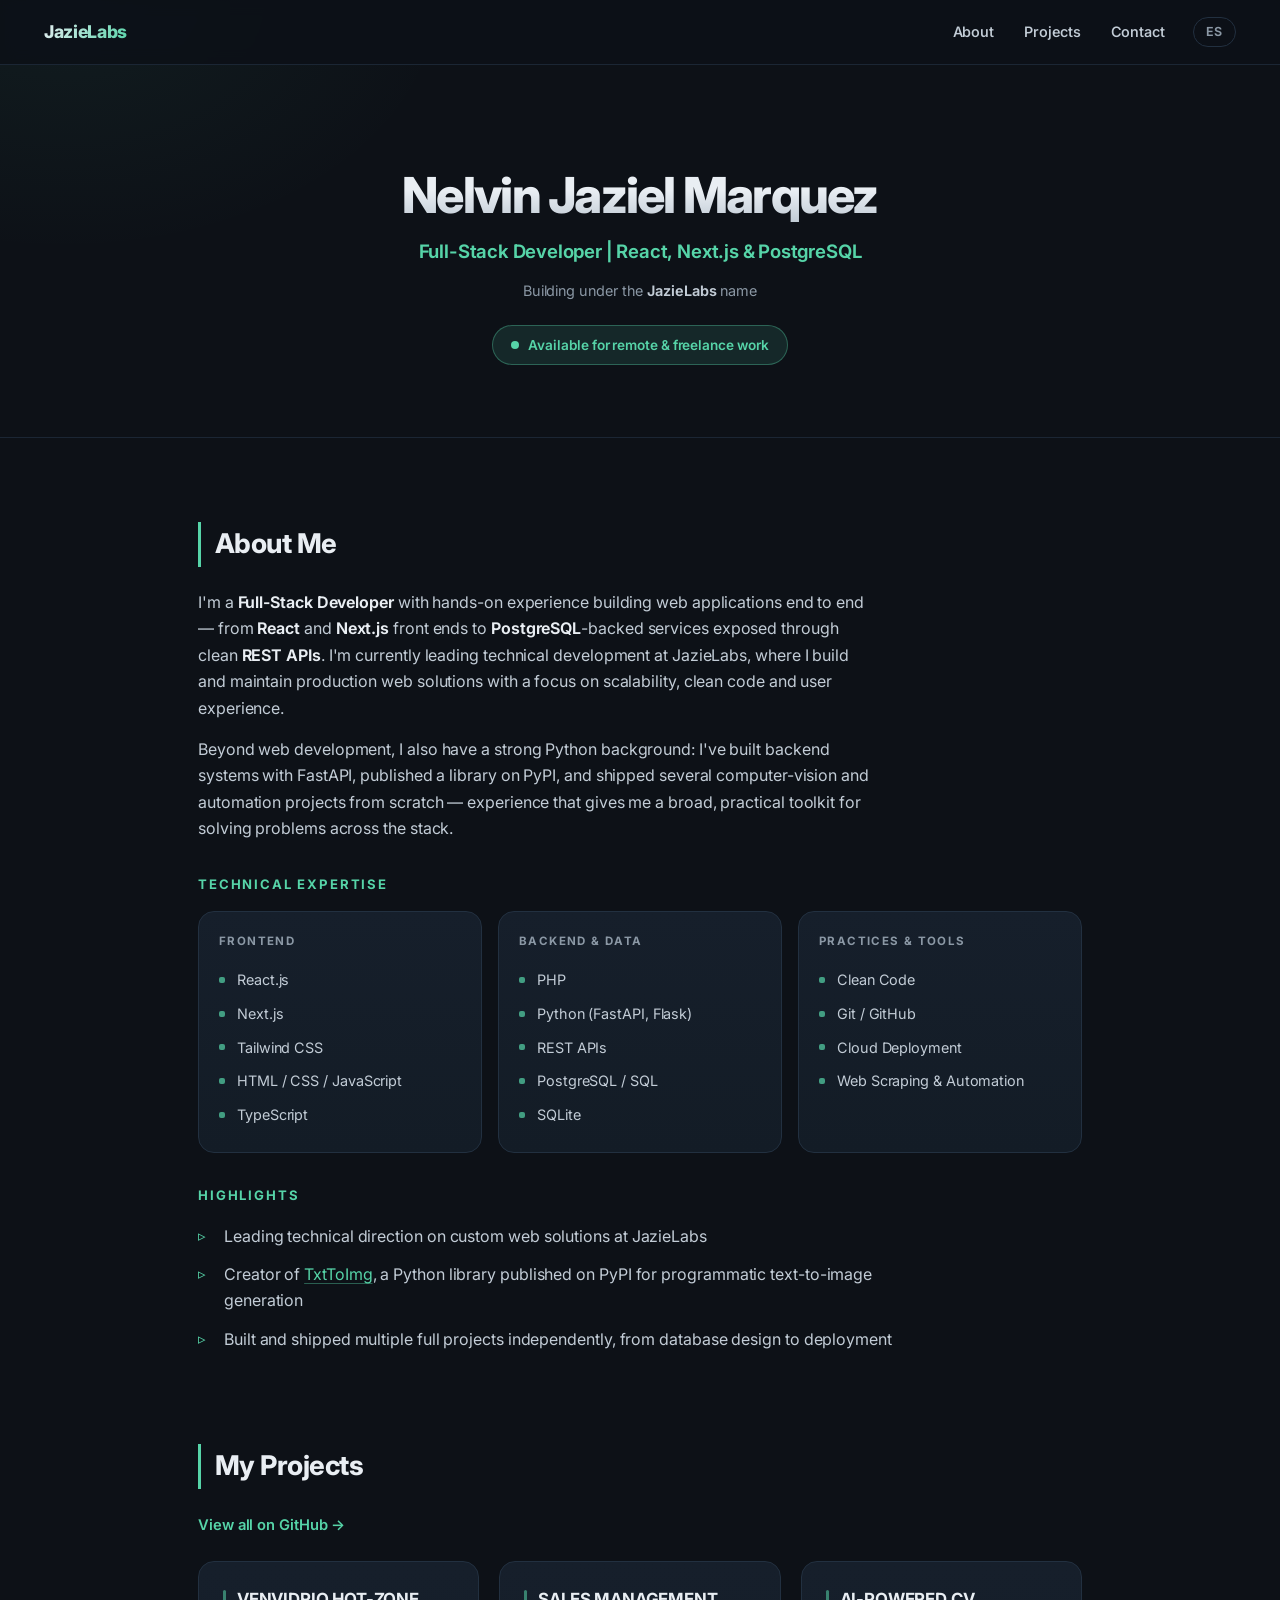
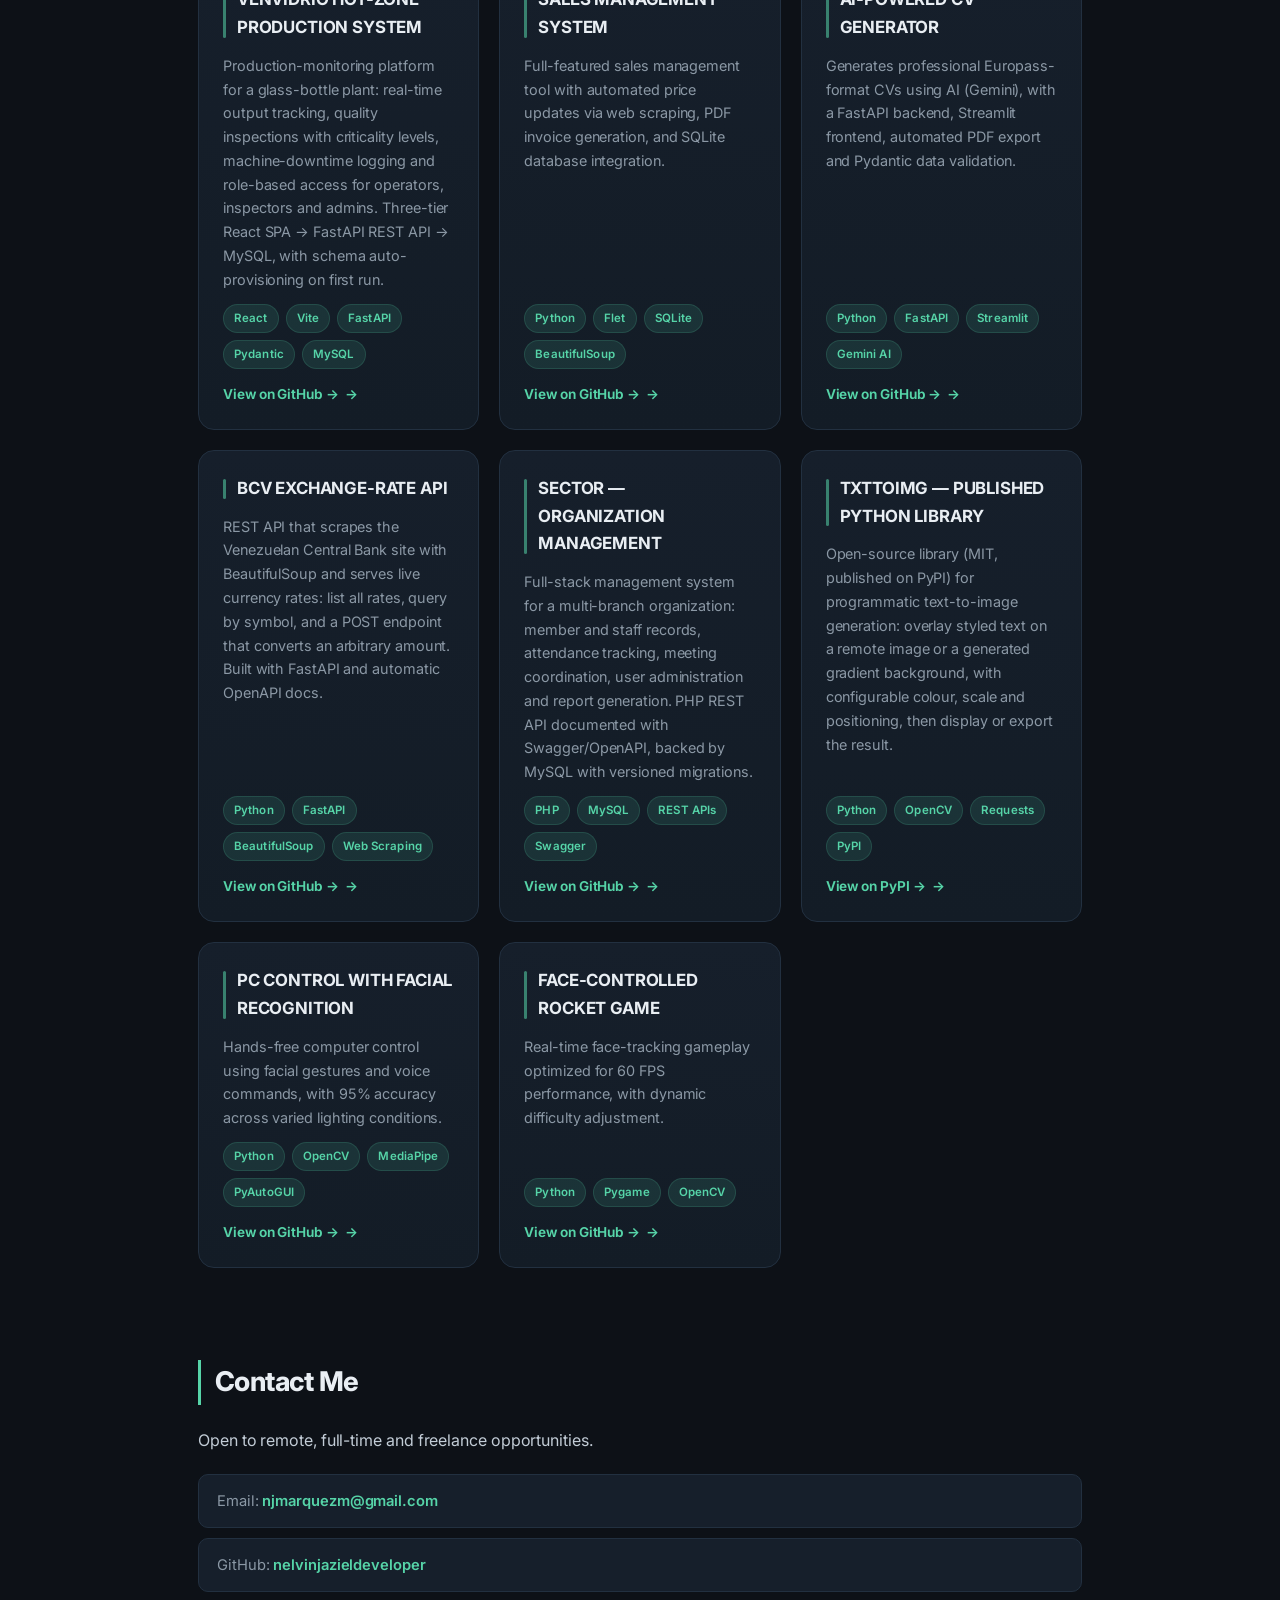
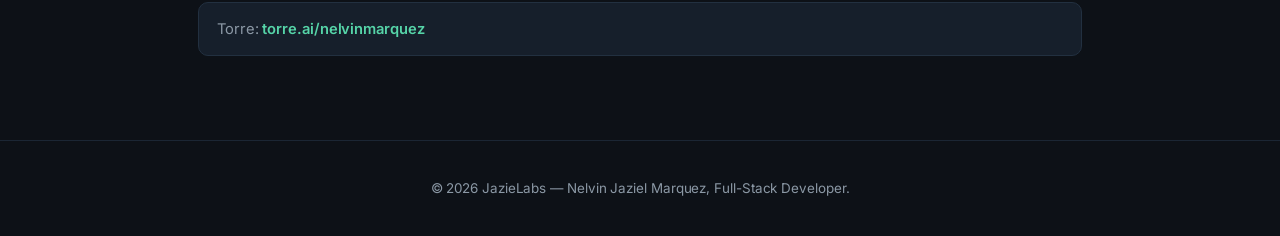
==== index.html @ 009dc469 "Add files via upload" ====
<!DOCTYPE html>
<html lang="en">
<head>
<meta charset="UTF-8">
<meta name="viewport" content="width=device-width, initial-scale=1.0">
<title>JazieLabs | Nelvin Jaziel Marquez — Full-Stack Developer</title>
<meta name="description" content="JazieLabs — the studio behind Nelvin Jaziel Marquez, a Full-Stack Developer specializing in React, Next.js, PostgreSQL and REST APIs, with a background in Python, automation and computer vision.">
<link rel="canonical" href="https://jazielabs.online/">
<link rel="alternate" hreflang="en" href="https://jazielabs.online/">
<link rel="alternate" hreflang="es" href="https://jazielabs.online/es/">
<meta name="theme-color" content="#0d1117">
<meta property="og:title" content="Nelvin Jaziel Marquez — Full-Stack Developer">
<meta property="og:description" content="Full-Stack Developer specializing in React, Next.js, PostgreSQL and REST APIs.">
<meta property="og:type" content="website">
<meta property="og:url" content="https://jazielabs.online/">
<link rel="preconnect" href="https://fonts.googleapis.com">
<link rel="preconnect" href="https://fonts.gstatic.com" crossorigin>
<link href="https://fonts.googleapis.com/css2?family=Inter:wght@400;500;600;700;800&display=swap" rel="stylesheet">
<link rel="stylesheet" href="styles.css">
</head>
<body>

  <div class="navbar">
    <span class="brand">JazieLabs</span>
    <nav>
      <a href="#about">About</a>
      <a href="#projects">Projects</a>
      <a href="#contact">Contact</a>
      <a href="es/" class="lang-switch">ES</a>
    </nav>
  </div>

  <header class="hero">
    <h1>Nelvin Jaziel Marquez</h1>
    <p class="subtitle">Full-Stack Developer | React, Next.js &amp; PostgreSQL</p>
    <p class="brand-note">Building under the <strong>JazieLabs</strong> name</p>
    <span class="pill">Available for remote &amp; freelance work</span>
  </header>

  <main>

    <section id="about">
      <h2>About Me</h2>
      <p>
        I'm a <strong>Full-Stack Developer</strong> with hands-on experience building web applications
        end to end — from <strong>React</strong> and <strong>Next.js</strong> front ends to
        <strong>PostgreSQL</strong>-backed services exposed through clean <strong>REST APIs</strong>.
        I'm currently leading technical development at JazieLabs, where I build and maintain
        production web solutions with a focus on scalability, clean code and user experience.
      </p>
      <p>
        Beyond web development, I also have a strong Python background: I've built backend systems
        with FastAPI, published a library on PyPI, and shipped several computer-vision and automation
        projects from scratch — experience that gives me a broad, practical toolkit for solving problems
        across the stack.
      </p>

      <h3>Technical Expertise</h3>
      <div class="skills-grid">
        <div class="skill-group">
          <h4>Frontend</h4>
          <ul>
            <li>React.js</li>
            <li>Next.js</li>
            <li>Tailwind CSS</li>
            <li>HTML / CSS / JavaScript</li>
            <li>TypeScript</li>
          </ul>
        </div>
        <div class="skill-group">
          <h4>Backend &amp; Data</h4>
          <ul>
            <li>PHP</li>
            <li>Python (FastAPI, Flask)</li>
            <li>REST APIs</li>
            <li>PostgreSQL / SQL</li>
            <li>SQLite</li>
          </ul>
        </div>
        <div class="skill-group">
          <h4>Practices &amp; Tools</h4>
          <ul>
            <li>Clean Code</li>
            <li>Git / GitHub</li>
            <li>Cloud Deployment</li>
            <li>Web Scraping &amp; Automation</li>
          </ul>
        </div>
      </div>

      <h3>Highlights</h3>
      <ul class="highlights">
        <li>Leading technical direction on custom web solutions at JazieLabs</li>
        <li>Creator of <a href="https://pypi.org/project/TxtToImg/" target="_blank" rel="noopener">TxtToImg</a>, a Python library published on PyPI for programmatic text-to-image generation</li>
        <li>Built and shipped multiple full projects independently, from database design to deployment</li>
      </ul>
    </section>

    <section id="projects">
      <h2>My Projects</h2>
      <p class="section-intro"><a href="https://github.com/nelvinjazieldeveloper" target="_blank" rel="noopener">View all on GitHub →</a></p>

      <div class="projects-grid">

        <article class="project-card">
          <h3>Venvidrio Hot-Zone Production System</h3>
          <p>Production-monitoring platform for a glass-bottle plant: real-time output tracking, quality inspections with criticality levels, machine-downtime logging and role-based access for operators, inspectors and admins. Three-tier React SPA → FastAPI REST API → MySQL, with schema auto-provisioning on first run.</p>
          <div class="tags">
            <span>React</span><span>Vite</span><span>FastAPI</span><span>Pydantic</span><span>MySQL</span>
          </div>
          <a href="https://github.com/nelvinjazieldeveloper/PST-IV" target="_blank" rel="noopener">View on GitHub →</a>
        </article>

        <article class="project-card">
          <h3>Sales Management System</h3>
          <p>Full-featured sales management tool with automated price updates via web scraping, PDF invoice generation, and SQLite database integration.</p>
          <div class="tags">
            <span>Python</span><span>Flet</span><span>SQLite</span><span>BeautifulSoup</span>
          </div>
          <a href="https://github.com/nelvinjazieldeveloper/sales-management-manejo-de-ventas" target="_blank" rel="noopener">View on GitHub →</a>
        </article>

        <article class="project-card">
          <h3>AI-Powered CV Generator</h3>
          <p>Generates professional Europass-format CVs using AI (Gemini), with a FastAPI backend, Streamlit frontend, automated PDF export and Pydantic data validation.</p>
          <div class="tags">
            <span>Python</span><span>FastAPI</span><span>Streamlit</span><span>Gemini AI</span>
          </div>
          <a href="https://github.com/nelvinjazieldeveloper/ai_cv_creator" target="_blank" rel="noopener">View on GitHub →</a>
        </article>

        <article class="project-card">
          <h3>BCV Exchange-Rate API</h3>
          <p>REST API that scrapes the Venezuelan Central Bank site with BeautifulSoup and serves live currency rates: list all rates, query by symbol, and a POST endpoint that converts an arbitrary amount. Built with FastAPI and automatic OpenAPI docs.</p>
          <div class="tags">
            <span>Python</span><span>FastAPI</span><span>BeautifulSoup</span><span>Web Scraping</span>
          </div>
          <a href="https://github.com/nelvinjazieldeveloper/apibcv" target="_blank" rel="noopener">View on GitHub →</a>
        </article>

        <article class="project-card">
          <h3>Sector — Organization Management</h3>
          <p>Full-stack management system for a multi-branch organization: member and staff records, attendance tracking, meeting coordination, user administration and report generation. PHP REST API documented with Swagger/OpenAPI, backed by MySQL with versioned migrations.</p>
          <div class="tags">
            <span>PHP</span><span>MySQL</span><span>REST APIs</span><span>Swagger</span>
          </div>
          <a href="https://github.com/nelvinjazieldeveloper/sector" target="_blank" rel="noopener">View on GitHub →</a>
        </article>

        <article class="project-card">
          <h3>TxtToImg — Published Python Library</h3>
          <p>Open-source library (MIT, published on PyPI) for programmatic text-to-image generation: overlay styled text on a remote image or a generated gradient background, with configurable colour, scale and positioning, then display or export the result.</p>
          <div class="tags">
            <span>Python</span><span>OpenCV</span><span>Requests</span><span>PyPI</span>
          </div>
          <a href="https://pypi.org/project/TxtToImg/" target="_blank" rel="noopener">View on PyPI →</a>
        </article>

        <article class="project-card">
          <h3>PC Control with Facial Recognition</h3>
          <p>Hands-free computer control using facial gestures and voice commands, with 95% accuracy across varied lighting conditions.</p>
          <div class="tags">
            <span>Python</span><span>OpenCV</span><span>MediaPipe</span><span>PyAutoGUI</span>
          </div>
          <a href="https://github.com/nelvinjazieldeveloper/control" target="_blank" rel="noopener">View on GitHub →</a>
        </article>

        <article class="project-card">
          <h3>Face-Controlled Rocket Game</h3>
          <p>Real-time face-tracking gameplay optimized for 60 FPS performance, with dynamic difficulty adjustment.</p>
          <div class="tags">
            <span>Python</span><span>Pygame</span><span>OpenCV</span>
          </div>
          <a href="https://github.com/nelvinjazieldeveloper/Rocket-Game-Juego-Cohete" target="_blank" rel="noopener">View on GitHub →</a>
        </article>

      </div>
    </section>

    <section id="contact">
      <h2>Contact Me</h2>
      <p>Open to remote, full-time and freelance opportunities.</p>
      <ul class="contact-list">
        <li>Email: <a href="mailto:njmarquezm@gmail.com">njmarquezm@gmail.com</a></li>
        <li>GitHub: <a href="https://github.com/nelvinjazieldeveloper" target="_blank" rel="noopener">nelvinjazieldeveloper</a></li>
        <li>Torre: <a href="https://torre.ai/nelvinmarquez" target="_blank" rel="noopener">torre.ai/nelvinmarquez</a></li>
      </ul>
    </section>

  </main>

  <footer>
    <p>&copy; 2026 JazieLabs — Nelvin Jaziel Marquez, Full-Stack Developer.</p>
  </footer>

</body>
</html>
---- styles.css ----
/* ============================================================
   JazieLabs — Nelvin Jaziel Marquez | Portfolio
   Shared stylesheet (EN: /  ·  ES: /es/)
   ============================================================ */

:root {
  --bg: #0d1117;
  --bg-elev: #131c26;
  --bg-panel: #161f2b;
  --accent: #56d4a8;
  --accent-strong: #38bd8f;
  --accent-soft: rgba(86, 212, 168, 0.12);
  --accent-ring: rgba(86, 212, 168, 0.35);
  --text-main: #e9eef3;
  --text-soft: #c2ccd6;
  --text-muted: #8b98a5;
  --border: #223040;
  --border-soft: #1b2634;
  --radius: 16px;
  --radius-sm: 10px;
  --shadow-lg: 0 24px 60px -20px rgba(0, 0, 0, 0.55);
  --maxw: 940px;
  --ease: cubic-bezier(0.22, 1, 0.36, 1);
}

*,
*::before,
*::after { box-sizing: border-box; margin: 0; padding: 0; }

html {
  scroll-behavior: smooth;
  -webkit-text-size-adjust: 100%;
}

body {
  font-family: "Inter", -apple-system, BlinkMacSystemFont, "Segoe UI", Roboto, Helvetica, Arial, sans-serif;
  background:
    radial-gradient(900px 500px at 82% -8%, rgba(86, 212, 168, 0.10), transparent 60%),
    radial-gradient(700px 460px at 5% 0%, rgba(86, 212, 168, 0.06), transparent 55%),
    var(--bg);
  color: var(--text-main);
  line-height: 1.65;
  font-size: 16px;
  letter-spacing: -0.005em;
  -webkit-font-smoothing: antialiased;
  text-rendering: optimizeLegibility;
}

::selection { background: var(--accent-ring); color: #06110c; }

a {
  color: var(--accent);
  text-decoration-color: rgba(86, 212, 168, 0.4);
  text-underline-offset: 3px;
  transition: color 0.18s var(--ease);
}
a:hover { color: var(--accent-strong); }

:focus-visible {
  outline: 2px solid var(--accent);
  outline-offset: 3px;
  border-radius: 4px;
}

/* ---------- Navbar ---------- */
.navbar {
  position: sticky;
  top: 0;
  z-index: 50;
  display: flex;
  justify-content: space-between;
  align-items: center;
  gap: 16px;
  padding: 16px clamp(20px, 5vw, 44px);
  background: rgba(13, 17, 23, 0.88);
  backdrop-filter: saturate(150%) blur(8px);
  -webkit-backdrop-filter: saturate(150%) blur(8px);
  border-bottom: 1px solid var(--border-soft);
}

.navbar .brand {
  font-weight: 800;
  font-size: 1.1rem;
  letter-spacing: -0.02em;
  background: linear-gradient(120deg, var(--text-main), var(--accent));
  -webkit-background-clip: text;
  background-clip: text;
  -webkit-text-fill-color: transparent;
}

.navbar nav {
  display: flex;
  align-items: center;
  gap: clamp(14px, 3vw, 26px);
}

.navbar nav a {
  text-decoration: none;
  color: var(--text-soft);
  font-weight: 550;
  font-size: 0.9rem;
  padding: 4px 2px;
  position: relative;
  transition: color 0.18s var(--ease);
}

.navbar nav a:not(.lang-switch)::after {
  content: "";
  position: absolute;
  left: 0;
  bottom: -2px;
  width: 100%;
  height: 1.5px;
  background: var(--accent);
  transform: scaleX(0);
  transform-origin: left;
  transition: transform 0.25s var(--ease);
}

.navbar nav a:not(.lang-switch):hover { color: var(--text-main); }
.navbar nav a:not(.lang-switch):hover::after { transform: scaleX(1); }

.navbar nav a.lang-switch {
  border: 1px solid var(--border);
  border-radius: 999px;
  padding: 4px 12px;
  font-size: 0.78rem;
  font-weight: 650;
  letter-spacing: 0.04em;
  color: var(--text-muted);
  transition: border-color 0.18s var(--ease), color 0.18s var(--ease), background 0.18s var(--ease);
}
.navbar nav a.lang-switch:hover {
  border-color: var(--accent-ring);
  color: var(--accent);
  background: var(--accent-soft);
}

/* ---------- Hero ---------- */
.hero {
  text-align: center;
  padding: clamp(56px, 12vw, 104px) 24px clamp(44px, 8vw, 72px);
  border-bottom: 1px solid var(--border-soft);
  position: relative;
}

.hero h1 {
  font-size: clamp(2rem, 6vw, 3.1rem);
  font-weight: 800;
  letter-spacing: -0.035em;
  line-height: 1.08;
  background: linear-gradient(180deg, var(--text-main) 40%, var(--text-soft));
  -webkit-background-clip: text;
  background-clip: text;
  -webkit-text-fill-color: transparent;
}

.hero .subtitle {
  color: var(--accent);
  font-weight: 650;
  margin-top: 14px;
  font-size: clamp(1rem, 2.6vw, 1.16rem);
  letter-spacing: -0.01em;
}

.hero .brand-note {
  color: var(--text-muted);
  font-size: 0.9rem;
  margin-top: 12px;
}
.hero .brand-note strong { color: var(--text-soft); font-weight: 650; }

.hero .pill {
  display: inline-flex;
  align-items: center;
  gap: 9px;
  margin-top: 22px;
  padding: 8px 18px;
  border-radius: 999px;
  background: var(--accent-soft);
  border: 1px solid var(--accent-ring);
  color: var(--accent);
  font-size: 0.85rem;
  font-weight: 600;
}
.hero .pill::before {
  content: "";
  width: 8px;
  height: 8px;
  border-radius: 50%;
  background: var(--accent);
  box-shadow: 0 0 0 0 var(--accent-ring);
  animation: pulse 2.4s ease-out infinite;
}

@keyframes pulse {
  0%   { box-shadow: 0 0 0 0 var(--accent-ring); }
  70%  { box-shadow: 0 0 0 9px rgba(86, 212, 168, 0); }
  100% { box-shadow: 0 0 0 0 rgba(86, 212, 168, 0); }
}

/* ---------- Layout ---------- */
main {
  max-width: var(--maxw);
  margin: 0 auto;
  padding: clamp(48px, 9vw, 84px) clamp(20px, 5vw, 28px);
}

section {
  margin-bottom: clamp(56px, 10vw, 92px);
  scroll-margin-top: 84px;
}
section:last-child { margin-bottom: 0; }

section h2 {
  font-size: clamp(1.35rem, 4vw, 1.7rem);
  font-weight: 750;
  letter-spacing: -0.02em;
  margin-bottom: 22px;
  padding-left: 14px;
  border-left: 3px solid var(--accent);
}

section h3 {
  font-size: 0.82rem;
  font-weight: 700;
  text-transform: uppercase;
  letter-spacing: 0.14em;
  color: var(--accent);
  margin: 32px 0 16px;
}

#about p {
  margin-bottom: 15px;
  max-width: 68ch;
  color: var(--text-soft);
}
#about p strong { color: var(--text-main); font-weight: 650; }

/* ---------- Skills ---------- */
.skills-grid {
  display: grid;
  grid-template-columns: repeat(auto-fit, minmax(210px, 1fr));
  gap: 16px;
  margin-top: 14px;
}

.skill-group {
  background: linear-gradient(180deg, var(--bg-panel), var(--bg-elev));
  border: 1px solid var(--border);
  border-radius: var(--radius);
  padding: 20px;
  transition: transform 0.25s var(--ease), border-color 0.25s var(--ease);
}
.skill-group:hover {
  transform: translateY(-3px);
  border-color: var(--accent-ring);
}

.skill-group h4 {
  font-size: 0.72rem;
  text-transform: uppercase;
  letter-spacing: 0.12em;
  color: var(--text-muted);
  margin-bottom: 12px;
}

.skill-group ul { list-style: none; }

.skill-group li {
  font-size: 0.9rem;
  color: var(--text-soft);
  padding: 5px 0 5px 18px;
  position: relative;
}
.skill-group li::before {
  content: "";
  position: absolute;
  left: 0;
  top: 0.95em;
  width: 6px;
  height: 6px;
  border-radius: 2px;
  background: var(--accent);
  opacity: 0.7;
}

/* ---------- Highlights ---------- */
.highlights { list-style: none; }
.highlights li {
  margin-bottom: 12px;
  max-width: 70ch;
  color: var(--text-soft);
  padding-left: 26px;
  position: relative;
}
.highlights li::before {
  content: "▹";
  position: absolute;
  left: 0;
  top: 0;
  color: var(--accent);
  font-size: 0.95rem;
}

/* ---------- Projects ---------- */
.section-intro { margin-bottom: 24px; }
.section-intro a {
  text-decoration: none;
  font-weight: 600;
  font-size: 0.92rem;
  display: inline-flex;
  align-items: center;
  gap: 6px;
}

.projects-grid {
  display: grid;
  grid-template-columns: repeat(auto-fit, minmax(270px, 1fr));
  gap: 20px;
}

.project-card {
  background: linear-gradient(180deg, var(--bg-panel), var(--bg-elev));
  border: 1px solid var(--border);
  border-radius: var(--radius);
  padding: 24px;
  display: flex;
  flex-direction: column;
  gap: 12px;
  position: relative;
  overflow: hidden;
  transition: transform 0.28s var(--ease), border-color 0.28s var(--ease), box-shadow 0.28s var(--ease);
}
.project-card:hover {
  transform: translateY(-4px);
  border-color: var(--accent-ring);
  box-shadow: var(--shadow-lg);
}

.project-card h3 {
  margin: 0;
  color: var(--text-main);
  font-size: 1.05rem;
  font-weight: 700;
  letter-spacing: -0.01em;
  padding-left: 14px;
  position: relative;
}
.project-card h3::before {
  content: "";
  position: absolute;
  left: 0;
  top: 4px;
  bottom: 4px;
  width: 3px;
  border-radius: 2px;
  background: var(--accent);
  opacity: 0.55;
  transition: opacity 0.28s var(--ease);
}
.project-card:hover h3::before { opacity: 1; }

.project-card p {
  color: var(--text-muted);
  font-size: 0.9rem;
  flex-grow: 1;
}

.tags { display: flex; flex-wrap: wrap; gap: 7px; }
.tags span {
  font-size: 0.72rem;
  padding: 4px 10px;
  border-radius: 999px;
  background: var(--accent-soft);
  border: 1px solid rgba(86, 212, 168, 0.16);
  color: var(--accent);
  font-weight: 600;
  letter-spacing: 0.01em;
}

.project-card > a {
  font-size: 0.85rem;
  font-weight: 650;
  text-decoration: none;
  display: inline-flex;
  align-items: center;
  gap: 6px;
  margin-top: 2px;
}
.project-card > a::after {
  content: "→";
  transition: transform 0.2s var(--ease);
}
.project-card:hover > a::after { transform: translateX(4px); }

/* ---------- Contact ---------- */
#contact p { color: var(--text-soft); }

.contact-list {
  list-style: none;
  margin-top: 20px;
  display: grid;
  gap: 10px;
}
.contact-list li {
  padding: 14px 18px;
  background: var(--bg-panel);
  border: 1px solid var(--border);
  border-radius: var(--radius-sm);
  font-size: 0.92rem;
  color: var(--text-muted);
  transition: border-color 0.2s var(--ease), transform 0.2s var(--ease);
}
.contact-list li:hover {
  border-color: var(--accent-ring);
  transform: translateX(3px);
}
.contact-list a { text-decoration: none; font-weight: 600; }

/* ---------- Footer ---------- */
footer {
  text-align: center;
  padding: 36px 24px;
  border-top: 1px solid var(--border-soft);
  color: var(--text-muted);
  font-size: 0.84rem;
}

/* ---------- Responsive ---------- */
@media (max-width: 560px) {
  .navbar { flex-direction: column; align-items: flex-start; gap: 10px; }
  .navbar nav { width: 100%; flex-wrap: wrap; }
  section h2 { padding-left: 11px; }
}

/* ---------- Motion preferences ---------- */
@media (prefers-reduced-motion: reduce) {
  html { scroll-behavior: auto; }
  *, *::before, *::after {
    animation-duration: 0.001ms !important;
    animation-iteration-count: 1 !important;
    transition-duration: 0.001ms !important;
  }
}
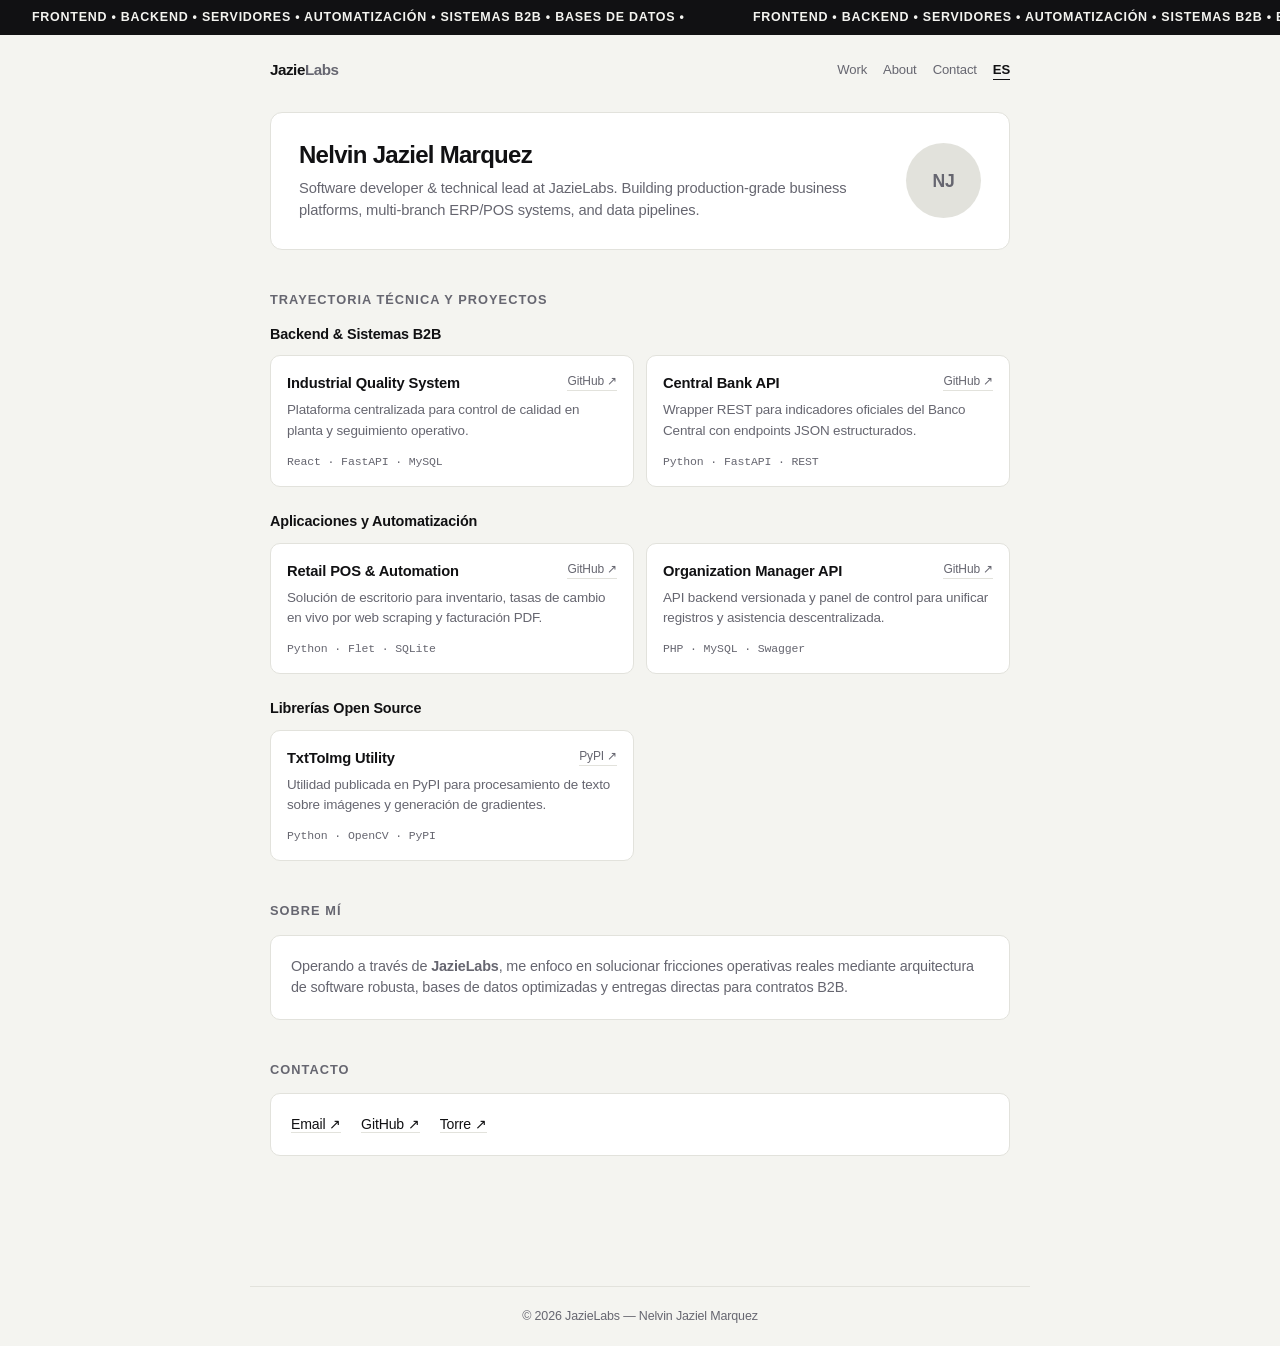
==== commit cc351e6e: "Add files via upload" ====
--- a/index.html
+++ b/index.html
@@ -3,195 +3,157 @@
 <head>
 <meta charset="UTF-8">
 <meta name="viewport" content="width=device-width, initial-scale=1.0">
-<title>JazieLabs | Nelvin Jaziel Marquez — Full-Stack Developer</title>
-<meta name="description" content="JazieLabs — the studio behind Nelvin Jaziel Marquez, a Full-Stack Developer specializing in React, Next.js, PostgreSQL and REST APIs, with a background in Python, automation and computer vision.">
+<title>Nelvin Jaziel Marquez — JazieLabs</title>
+<meta name="description" content="Full-stack developer and technical lead. Building production systems, ERP/POS software, and automated workflows.">
 <link rel="canonical" href="https://jazielabs.online/">
 <link rel="alternate" hreflang="en" href="https://jazielabs.online/">
 <link rel="alternate" hreflang="es" href="https://jazielabs.online/es/">
-<meta name="theme-color" content="#0d1117">
-<meta property="og:title" content="Nelvin Jaziel Marquez — Full-Stack Developer">
-<meta property="og:description" content="Full-Stack Developer specializing in React, Next.js, PostgreSQL and REST APIs.">
-<meta property="og:type" content="website">
-<meta property="og:url" content="https://jazielabs.online/">
-<link rel="preconnect" href="https://fonts.googleapis.com">
-<link rel="preconnect" href="https://fonts.gstatic.com" crossorigin>
-<link href="https://fonts.googleapis.com/css2?family=Inter:wght@400;500;600;700;800&display=swap" rel="stylesheet">
+<meta name="theme-color" content="#f4f4f0">
 <link rel="stylesheet" href="styles.css">
 </head>
 <body>
 
-  <div class="navbar">
-    <span class="brand">JazieLabs</span>
-    <nav>
-      <a href="#about">About</a>
-      <a href="#projects">Projects</a>
-      <a href="#contact">Contact</a>
-      <a href="es/" class="lang-switch">ES</a>
-    </nav>
+  <!-- Ticker animado superior -->
+  <div class="ticker-wrap">
+    <div class="ticker-move">
+      <span class="ticker-item">frontend &bull; backend &bull; servidores &bull; automatización &bull; sistemas b2b &bull; bases de datos &bull;</span>
+      <span class="ticker-item">frontend &bull; backend &bull; servidores &bull; automatización &bull; sistemas b2b &bull; bases de datos &bull;</span>
+    </div>
   </div>
 
-  <header class="hero">
-    <h1>Nelvin Jaziel Marquez</h1>
-    <p class="subtitle">Full-Stack Developer | React, Next.js &amp; PostgreSQL</p>
-    <p class="brand-note">Building under the <strong>JazieLabs</strong> name</p>
-    <span class="pill">Available for remote &amp; freelance work</span>
+  <header class="site-header">
+    <a href="#" class="brand">Jazie<span>Labs</span></a>
+    <nav class="site-nav">
+      <a href="#work">Work</a>
+      <a href="#about">About</a>
+      <a href="#contact">Contact</a>
+      <a href="es/" class="lang">ES</a>
+    </nav>
   </header>
 
   <main>
 
-    <section id="about">
-      <h2>About Me</h2>
-      <p>
-        I'm a <strong>Full-Stack Developer</strong> with hands-on experience building web applications
-        end to end — from <strong>React</strong> and <strong>Next.js</strong> front ends to
-        <strong>PostgreSQL</strong>-backed services exposed through clean <strong>REST APIs</strong>.
-        I'm currently leading technical development at JazieLabs, where I build and maintain
-        production web solutions with a focus on scalability, clean code and user experience.
-      </p>
-      <p>
-        Beyond web development, I also have a strong Python background: I've built backend systems
-        with FastAPI, published a library on PyPI, and shipped several computer-vision and automation
-        projects from scratch — experience that gives me a broad, practical toolkit for solving problems
-        across the stack.
-      </p>
+    <!-- Hero -->
+    <div class="hero">
+      <div>
+        <h1>Nelvin Jaziel Marquez</h1>
+        <p>Software developer &amp; technical lead at JazieLabs. Building production-grade business platforms, multi-branch ERP/POS systems, and data pipelines.</p>
+      </div>
+      <div class="hero-avatar">NJ</div>
+    </div>
 
-      <h3>Technical Expertise</h3>
-      <div class="skills-grid">
-        <div class="skill-group">
-          <h4>Frontend</h4>
-          <ul>
-            <li>React.js</li>
-            <li>Next.js</li>
-            <li>Tailwind CSS</li>
-            <li>HTML / CSS / JavaScript</li>
-            <li>TypeScript</li>
-          </ul>
-        </div>
-        <div class="skill-group">
-          <h4>Backend &amp; Data</h4>
-          <ul>
-            <li>PHP</li>
-            <li>Python (FastAPI, Flask)</li>
-            <li>REST APIs</li>
-            <li>PostgreSQL / SQL</li>
-            <li>SQLite</li>
-          </ul>
-        </div>
-        <div class="skill-group">
-          <h4>Practices &amp; Tools</h4>
-          <ul>
-            <li>Clean Code</li>
-            <li>Git / GitHub</li>
-            <li>Cloud Deployment</li>
-            <li>Web Scraping &amp; Automation</li>
-          </ul>
+    <!-- Sección de Proyectos Categorizados con redirecciones activas -->
+    <section id="work">
+      <div class="section-title">Trayectoria técnica y proyectos</div>
+
+      <!-- Grupo Backend & Sistemas -->
+      <div class="category-group">
+        <h3>Backend &amp; Sistemas B2B</h3>
+        <div class="compact-grid">
+
+          <article class="compact-card">
+            <div>
+              <div class="card-top">
+                <h4><a href="https://github.com/nelvinjazieldeveloper/PST-IV" target="_blank" rel="noopener">Industrial Quality System</a></h4>
+                <a href="https://github.com/nelvinjazieldeveloper/PST-IV" target="_blank" rel="noopener" class="link-tag">GitHub ↗</a>
+              </div>
+              <p>Plataforma centralizada para control de calidad en planta y seguimiento operativo.</p>
+            </div>
+            <div class="tech-badges">React · FastAPI · MySQL</div>
+          </article>
+
+          <article class="compact-card">
+            <div>
+              <div class="card-top">
+                <h4><a href="https://github.com/nelvinjazieldeveloper/apibcv" target="_blank" rel="noopener">Central Bank API</a></h4>
+                <a href="https://github.com/nelvinjazieldeveloper/apibcv" target="_blank" rel="noopener" class="link-tag">GitHub ↗</a>
+              </div>
+              <p>Wrapper REST para indicadores oficiales del Banco Central con endpoints JSON estructurados.</p>
+            </div>
+            <div class="tech-badges">Python · FastAPI · REST</div>
+          </article>
+
         </div>
       </div>
 
-      <h3>Highlights</h3>
-      <ul class="highlights">
-        <li>Leading technical direction on custom web solutions at JazieLabs</li>
-        <li>Creator of <a href="https://pypi.org/project/TxtToImg/" target="_blank" rel="noopener">TxtToImg</a>, a Python library published on PyPI for programmatic text-to-image generation</li>
-        <li>Built and shipped multiple full projects independently, from database design to deployment</li>
-      </ul>
+      <!-- Grupo Aplicaciones & Automatización -->
+      <div class="category-group">
+        <h3>Aplicaciones y Automatización</h3>
+        <div class="compact-grid">
+
+          <article class="compact-card">
+            <div>
+              <div class="card-top">
+                <h4><a href="https://github.com/nelvinjazieldeveloper/sales-management-manejo-de-ventas" target="_blank" rel="noopener">Retail POS &amp; Automation</a></h4>
+                <a href="https://github.com/nelvinjazieldeveloper/sales-management-manejo-de-ventas" target="_blank" rel="noopener" class="link-tag">GitHub ↗</a>
+              </div>
+              <p>Solución de escritorio para inventario, tasas de cambio en vivo por web scraping y facturación PDF.</p>
+            </div>
+            <div class="tech-badges">Python · Flet · SQLite</div>
+          </article>
+
+          <article class="compact-card">
+            <div>
+              <div class="card-top">
+                <h4><a href="https://github.com/nelvinjazieldeveloper/sector" target="_blank" rel="noopener">Organization Manager API</a></h4>
+                <a href="https://github.com/nelvinjazieldeveloper/sector" target="_blank" rel="noopener" class="link-tag">GitHub ↗</a>
+              </div>
+              <p>API backend versionada y panel de control para unificar registros y asistencia descentralizada.</p>
+            </div>
+            <div class="tech-badges">PHP · MySQL · Swagger</div>
+          </article>
+
+        </div>
+      </div>
+
+      <!-- Grupo Librerías Open Source -->
+      <div class="category-group">
+        <h3>Librerías Open Source</h3>
+        <div class="compact-grid">
+
+          <article class="compact-card">
+            <div>
+              <div class="card-top">
+                <h4><a href="https://pypi.org/project/TxtToImg/" target="_blank" rel="noopener">TxtToImg Utility</a></h4>
+                <a href="https://pypi.org/project/TxtToImg/" target="_blank" rel="noopener" class="link-tag">PyPI ↗</a>
+              </div>
+              <p>Utilidad publicada en PyPI para procesamiento de texto sobre imágenes y generación de gradientes.</p>
+            </div>
+            <div class="tech-badges">Python · OpenCV · PyPI</div>
+          </article>
+
+        </div>
+      </div>
+
     </section>
 
-    <section id="projects">
-      <h2>My Projects</h2>
-      <p class="section-intro"><a href="https://github.com/nelvinjazieldeveloper" target="_blank" rel="noopener">View all on GitHub →</a></p>
-
-      <div class="projects-grid">
-
-        <article class="project-card">
-          <h3>Venvidrio Hot-Zone Production System</h3>
-          <p>Production-monitoring platform for a glass-bottle plant: real-time output tracking, quality inspections with criticality levels, machine-downtime logging and role-based access for operators, inspectors and admins. Three-tier React SPA → FastAPI REST API → MySQL, with schema auto-provisioning on first run.</p>
-          <div class="tags">
-            <span>React</span><span>Vite</span><span>FastAPI</span><span>Pydantic</span><span>MySQL</span>
-          </div>
-          <a href="https://github.com/nelvinjazieldeveloper/PST-IV" target="_blank" rel="noopener">View on GitHub →</a>
-        </article>
-
-        <article class="project-card">
-          <h3>Sales Management System</h3>
-          <p>Full-featured sales management tool with automated price updates via web scraping, PDF invoice generation, and SQLite database integration.</p>
-          <div class="tags">
-            <span>Python</span><span>Flet</span><span>SQLite</span><span>BeautifulSoup</span>
-          </div>
-          <a href="https://github.com/nelvinjazieldeveloper/sales-management-manejo-de-ventas" target="_blank" rel="noopener">View on GitHub →</a>
-        </article>
-
-        <article class="project-card">
-          <h3>AI-Powered CV Generator</h3>
-          <p>Generates professional Europass-format CVs using AI (Gemini), with a FastAPI backend, Streamlit frontend, automated PDF export and Pydantic data validation.</p>
-          <div class="tags">
-            <span>Python</span><span>FastAPI</span><span>Streamlit</span><span>Gemini AI</span>
-          </div>
-          <a href="https://github.com/nelvinjazieldeveloper/ai_cv_creator" target="_blank" rel="noopener">View on GitHub →</a>
-        </article>
-
-        <article class="project-card">
-          <h3>BCV Exchange-Rate API</h3>
-          <p>REST API that scrapes the Venezuelan Central Bank site with BeautifulSoup and serves live currency rates: list all rates, query by symbol, and a POST endpoint that converts an arbitrary amount. Built with FastAPI and automatic OpenAPI docs.</p>
-          <div class="tags">
-            <span>Python</span><span>FastAPI</span><span>BeautifulSoup</span><span>Web Scraping</span>
-          </div>
-          <a href="https://github.com/nelvinjazieldeveloper/apibcv" target="_blank" rel="noopener">View on GitHub →</a>
-        </article>
-
-        <article class="project-card">
-          <h3>Sector — Organization Management</h3>
-          <p>Full-stack management system for a multi-branch organization: member and staff records, attendance tracking, meeting coordination, user administration and report generation. PHP REST API documented with Swagger/OpenAPI, backed by MySQL with versioned migrations.</p>
-          <div class="tags">
-            <span>PHP</span><span>MySQL</span><span>REST APIs</span><span>Swagger</span>
-          </div>
-          <a href="https://github.com/nelvinjazieldeveloper/sector" target="_blank" rel="noopener">View on GitHub →</a>
-        </article>
-
-        <article class="project-card">
-          <h3>TxtToImg — Published Python Library</h3>
-          <p>Open-source library (MIT, published on PyPI) for programmatic text-to-image generation: overlay styled text on a remote image or a generated gradient background, with configurable colour, scale and positioning, then display or export the result.</p>
-          <div class="tags">
-            <span>Python</span><span>OpenCV</span><span>Requests</span><span>PyPI</span>
-          </div>
-          <a href="https://pypi.org/project/TxtToImg/" target="_blank" rel="noopener">View on PyPI →</a>
-        </article>
-
-        <article class="project-card">
-          <h3>PC Control with Facial Recognition</h3>
-          <p>Hands-free computer control using facial gestures and voice commands, with 95% accuracy across varied lighting conditions.</p>
-          <div class="tags">
-            <span>Python</span><span>OpenCV</span><span>MediaPipe</span><span>PyAutoGUI</span>
-          </div>
-          <a href="https://github.com/nelvinjazieldeveloper/control" target="_blank" rel="noopener">View on GitHub →</a>
-        </article>
-
-        <article class="project-card">
-          <h3>Face-Controlled Rocket Game</h3>
-          <p>Real-time face-tracking gameplay optimized for 60 FPS performance, with dynamic difficulty adjustment.</p>
-          <div class="tags">
-            <span>Python</span><span>Pygame</span><span>OpenCV</span>
-          </div>
-          <a href="https://github.com/nelvinjazieldeveloper/Rocket-Game-Juego-Cohete" target="_blank" rel="noopener">View on GitHub →</a>
-        </article>
-
+    <!-- Sobre mí -->
+    <section id="about">
+      <div class="section-title">Sobre mí</div>
+      <div class="contact-box">
+        <p style="color: var(--text-muted); font-size: 0.9rem;">
+          Operando a través de <strong>JazieLabs</strong>, me enfoco en solucionar fricciones operativas reales mediante arquitectura de software robusta, bases de datos optimizadas y entregas directas para contratos B2B.
+        </p>
       </div>
     </section>
 
+    <!-- Contacto con redirecciones de enlaces externos -->
     <section id="contact">
-      <h2>Contact Me</h2>
-      <p>Open to remote, full-time and freelance opportunities.</p>
-      <ul class="contact-list">
-        <li>Email: <a href="mailto:njmarquezm@gmail.com">njmarquezm@gmail.com</a></li>
-        <li>GitHub: <a href="https://github.com/nelvinjazieldeveloper" target="_blank" rel="noopener">nelvinjazieldeveloper</a></li>
-        <li>Torre: <a href="https://torre.ai/nelvinmarquez" target="_blank" rel="noopener">torre.ai/nelvinmarquez</a></li>
-      </ul>
+      <div class="section-title">Contacto</div>
+      <div class="contact-box">
+        <ul class="contact-links">
+          <li><a href="mailto:njmarquezm@gmail.com">Email ↗</a></li>
+          <li><a href="https://github.com/nelvinjazieldeveloper" target="_blank" rel="noopener">GitHub ↗</a></li>
+          <li><a href="https://torre.ai/nelvinmarquez" target="_blank" rel="noopener">Torre ↗</a></li>
+        </ul>
+      </div>
     </section>
 
   </main>
 
   <footer>
-    <p>&copy; 2026 JazieLabs — Nelvin Jaziel Marquez, Full-Stack Developer.</p>
+    <p>&copy; 2026 JazieLabs — Nelvin Jaziel Marquez</p>
   </footer>
 
 </body>
-</html>
+</html>
--- a/styles.css
+++ b/styles.css
@@ -1,31 +1,17 @@
 /* ============================================================
-   JazieLabs — Nelvin Jaziel Marquez | Portfolio
-   Shared stylesheet (EN: /  ·  ES: /es/)
+   JazieLabs — Advanced Editorial Grid & Ticker Theme
    ============================================================ */
 
 :root {
-  --bg: #0d1117;
-  --bg-elev: #131c26;
-  --bg-panel: #161f2b;
-  --accent: #56d4a8;
-  --accent-strong: #38bd8f;
-  --accent-soft: rgba(86, 212, 168, 0.12);
-  --accent-ring: rgba(86, 212, 168, 0.35);
-  --text-main: #e9eef3;
-  --text-soft: #c2ccd6;
-  --text-muted: #8b98a5;
-  --border: #223040;
-  --border-soft: #1b2634;
-  --radius: 16px;
-  --radius-sm: 10px;
-  --shadow-lg: 0 24px 60px -20px rgba(0, 0, 0, 0.55);
-  --maxw: 940px;
-  --ease: cubic-bezier(0.22, 1, 0.36, 1);
-}
-
-*,
-*::before,
-*::after { box-sizing: border-box; margin: 0; padding: 0; }
+  --bg: #f4f4f0;
+  --card-bg: #ffffff;
+  --text-main: #111113;
+  --text-muted: #666670;
+  --border: #e2e2dc;
+  --maxw: 780px;
+}
+
+*, *::before, *::after { box-sizing: border-box; margin: 0; padding: 0; }
 
 html {
   scroll-behavior: smooth;
@@ -33,413 +19,240 @@
 }
 
 body {
-  font-family: "Inter", -apple-system, BlinkMacSystemFont, "Segoe UI", Roboto, Helvetica, Arial, sans-serif;
-  background:
-    radial-gradient(900px 500px at 82% -8%, rgba(86, 212, 168, 0.10), transparent 60%),
-    radial-gradient(700px 460px at 5% 0%, rgba(86, 212, 168, 0.06), transparent 55%),
-    var(--bg);
-  color: var(--text-main);
-  line-height: 1.65;
-  font-size: 16px;
-  letter-spacing: -0.005em;
+  font-family: -apple-system, BlinkMacSystemFont, "Segoe UI", Roboto, Helvetica, Arial, sans-serif;
+  background-color: var(--bg);
+  color: var(--text-main);
+  line-height: 1.5;
+  font-size: 14.5px;
+  letter-spacing: -0.01em;
   -webkit-font-smoothing: antialiased;
-  text-rendering: optimizeLegibility;
-}
-
-::selection { background: var(--accent-ring); color: #06110c; }
+}
+
+::selection { background: var(--text-main); color: var(--bg); }
 
 a {
-  color: var(--accent);
-  text-decoration-color: rgba(86, 212, 168, 0.4);
-  text-underline-offset: 3px;
-  transition: color 0.18s var(--ease);
-}
-a:hover { color: var(--accent-strong); }
-
-:focus-visible {
-  outline: 2px solid var(--accent);
-  outline-offset: 3px;
-  border-radius: 4px;
-}
-
-/* ---------- Navbar ---------- */
-.navbar {
-  position: sticky;
-  top: 0;
-  z-index: 50;
-  display: flex;
-  justify-content: space-between;
-  align-items: center;
+  color: var(--text-main);
+  text-decoration: none;
+  border-bottom: 1px solid var(--border);
+  transition: border-color 0.15s ease;
+}
+a:hover {
+  border-bottom-color: var(--text-main);
+}
+
+/* ---------- Top Ticker (Marquesina) ---------- */
+.ticker-wrap {
+  width: 100%;
+  background: var(--text-main);
+  color: var(--bg);
+  padding: 8px 0;
+  overflow: hidden;
+  white-space: nowrap;
+  font-size: 0.78rem;
+  font-weight: 600;
+  letter-spacing: 0.06em;
+  text-transform: uppercase;
+}
+
+.ticker-move {
+  display: inline-block;
+  animation: ticker 30s linear infinite;
+}
+
+.ticker-item {
+  display: inline-block;
+  padding: 0 2rem;
+}
+
+@keyframes ticker {
+  0% { transform: translate3d(0, 0, 0); }
+  100% { transform: translate3d(-50%, 0, 0); }
+}
+
+/* ---------- Header ---------- */
+header.site-header {
+  max-width: var(--maxw);
+  margin: 0 auto;
+  padding: 24px 20px 0;
+  display: flex;
+  justify-content: space-between;
+  align-items: center;
+}
+
+.brand {
+  font-weight: 700;
+  font-size: 0.95rem;
+  letter-spacing: -0.03em;
+  border: none;
+}
+.brand span { color: var(--text-muted); }
+
+nav.site-nav {
+  display: flex;
   gap: 16px;
-  padding: 16px clamp(20px, 5vw, 44px);
-  background: rgba(13, 17, 23, 0.88);
-  backdrop-filter: saturate(150%) blur(8px);
-  -webkit-backdrop-filter: saturate(150%) blur(8px);
-  border-bottom: 1px solid var(--border-soft);
-}
-
-.navbar .brand {
-  font-weight: 800;
-  font-size: 1.1rem;
-  letter-spacing: -0.02em;
-  background: linear-gradient(120deg, var(--text-main), var(--accent));
-  -webkit-background-clip: text;
-  background-clip: text;
-  -webkit-text-fill-color: transparent;
-}
-
-.navbar nav {
-  display: flex;
-  align-items: center;
-  gap: clamp(14px, 3vw, 26px);
-}
-
-.navbar nav a {
-  text-decoration: none;
-  color: var(--text-soft);
-  font-weight: 550;
-  font-size: 0.9rem;
-  padding: 4px 2px;
-  position: relative;
-  transition: color 0.18s var(--ease);
-}
-
-.navbar nav a:not(.lang-switch)::after {
-  content: "";
-  position: absolute;
-  left: 0;
-  bottom: -2px;
-  width: 100%;
-  height: 1.5px;
-  background: var(--accent);
-  transform: scaleX(0);
-  transform-origin: left;
-  transition: transform 0.25s var(--ease);
-}
-
-.navbar nav a:not(.lang-switch):hover { color: var(--text-main); }
-.navbar nav a:not(.lang-switch):hover::after { transform: scaleX(1); }
-
-.navbar nav a.lang-switch {
-  border: 1px solid var(--border);
-  border-radius: 999px;
-  padding: 4px 12px;
-  font-size: 0.78rem;
-  font-weight: 650;
-  letter-spacing: 0.04em;
-  color: var(--text-muted);
-  transition: border-color 0.18s var(--ease), color 0.18s var(--ease), background 0.18s var(--ease);
-}
-.navbar nav a.lang-switch:hover {
-  border-color: var(--accent-ring);
-  color: var(--accent);
-  background: var(--accent-soft);
-}
-
-/* ---------- Hero ---------- */
-.hero {
-  text-align: center;
-  padding: clamp(56px, 12vw, 104px) 24px clamp(44px, 8vw, 72px);
-  border-bottom: 1px solid var(--border-soft);
-  position: relative;
-}
-
-.hero h1 {
-  font-size: clamp(2rem, 6vw, 3.1rem);
-  font-weight: 800;
-  letter-spacing: -0.035em;
-  line-height: 1.08;
-  background: linear-gradient(180deg, var(--text-main) 40%, var(--text-soft));
-  -webkit-background-clip: text;
-  background-clip: text;
-  -webkit-text-fill-color: transparent;
-}
-
-.hero .subtitle {
-  color: var(--accent);
-  font-weight: 650;
-  margin-top: 14px;
-  font-size: clamp(1rem, 2.6vw, 1.16rem);
-  letter-spacing: -0.01em;
-}
-
-.hero .brand-note {
-  color: var(--text-muted);
-  font-size: 0.9rem;
-  margin-top: 12px;
-}
-.hero .brand-note strong { color: var(--text-soft); font-weight: 650; }
-
-.hero .pill {
-  display: inline-flex;
-  align-items: center;
-  gap: 9px;
-  margin-top: 22px;
-  padding: 8px 18px;
-  border-radius: 999px;
-  background: var(--accent-soft);
-  border: 1px solid var(--accent-ring);
-  color: var(--accent);
-  font-size: 0.85rem;
-  font-weight: 600;
-}
-.hero .pill::before {
-  content: "";
-  width: 8px;
-  height: 8px;
-  border-radius: 50%;
-  background: var(--accent);
-  box-shadow: 0 0 0 0 var(--accent-ring);
-  animation: pulse 2.4s ease-out infinite;
-}
-
-@keyframes pulse {
-  0%   { box-shadow: 0 0 0 0 var(--accent-ring); }
-  70%  { box-shadow: 0 0 0 9px rgba(86, 212, 168, 0); }
-  100% { box-shadow: 0 0 0 0 rgba(86, 212, 168, 0); }
-}
-
-/* ---------- Layout ---------- */
+  font-size: 0.82rem;
+}
+nav.site-nav a { border: none; color: var(--text-muted); }
+nav.site-nav a:hover { color: var(--text-main); }
+nav.site-nav a.lang {
+  color: var(--text-main);
+  font-weight: 600;
+  border-bottom: 1px solid var(--text-main);
+}
+
+/* ---------- Main ---------- */
 main {
   max-width: var(--maxw);
   margin: 0 auto;
-  padding: clamp(48px, 9vw, 84px) clamp(20px, 5vw, 28px);
-}
-
+  padding: 30px 20px 80px;
+}
+
+/* ---------- Hero ---------- */
+.hero {
+  background: var(--card-bg);
+  border: 1px solid var(--border);
+  border-radius: 12px;
+  padding: 28px;
+  display: flex;
+  justify-content: space-between;
+  align-items: center;
+  gap: 20px;
+  margin-bottom: 35px;
+}
+
+.hero h1 {
+  font-size: 1.5rem;
+  font-weight: 700;
+  letter-spacing: -0.03em;
+  line-height: 1.2;
+  margin-bottom: 8px;
+}
+
+.hero p {
+  color: var(--text-muted);
+  font-size: 0.92rem;
+}
+
+.hero-avatar {
+  width: 75px;
+  height: 75px;
+  border-radius: 50%;
+  background: var(--border);
+  display: flex;
+  align-items: center;
+  justify-content: center;
+  font-weight: 600;
+  font-size: 1.1rem;
+  color: var(--text-muted);
+  flex-shrink: 0;
+}
+
+/* ---------- Sections & Category Blocks ---------- */
 section {
-  margin-bottom: clamp(56px, 10vw, 92px);
-  scroll-margin-top: 84px;
-}
-section:last-child { margin-bottom: 0; }
-
-section h2 {
-  font-size: clamp(1.35rem, 4vw, 1.7rem);
-  font-weight: 750;
-  letter-spacing: -0.02em;
-  margin-bottom: 22px;
-  padding-left: 14px;
-  border-left: 3px solid var(--accent);
-}
-
-section h3 {
-  font-size: 0.82rem;
-  font-weight: 700;
+  margin-top: 40px;
+}
+
+.section-title {
+  font-size: 0.8rem;
+  font-weight: 600;
   text-transform: uppercase;
-  letter-spacing: 0.14em;
-  color: var(--accent);
-  margin: 32px 0 16px;
-}
-
-#about p {
-  margin-bottom: 15px;
-  max-width: 68ch;
-  color: var(--text-soft);
-}
-#about p strong { color: var(--text-main); font-weight: 650; }
-
-/* ---------- Skills ---------- */
-.skills-grid {
+  letter-spacing: 0.08em;
+  color: var(--text-muted);
+  margin-bottom: 14px;
+}
+
+/* Subcategorías estilo Ascanio (Backend, Frontend, etc.) */
+.category-group {
+  margin-bottom: 24px;
+}
+
+.category-group h3 {
+  font-size: 0.9rem;
+  font-weight: 600;
+  color: var(--text-main);
+  margin-bottom: 10px;
+  display: flex;
+  align-items: center;
+  gap: 8px;
+}
+
+/* Grid denso de tarjetas pequeñas */
+.compact-grid {
   display: grid;
-  grid-template-columns: repeat(auto-fit, minmax(210px, 1fr));
-  gap: 16px;
-  margin-top: 14px;
-}
-
-.skill-group {
-  background: linear-gradient(180deg, var(--bg-panel), var(--bg-elev));
+  grid-template-columns: repeat(2, 1fr);
+  gap: 12px;
+}
+
+@media (max-width: 650px) {
+  .compact-grid { grid-template-columns: 1fr; }
+  .hero { flex-direction: column; text-align: center; }
+}
+
+.compact-card {
+  background: var(--card-bg);
   border: 1px solid var(--border);
-  border-radius: var(--radius);
+  border-radius: 10px;
+  padding: 16px;
+  display: flex;
+  flex-direction: column;
+  justify-content: space-between;
+  transition: border-color 0.15s ease;
+}
+.compact-card:hover {
+  border-color: #b0b0ba;
+}
+
+.card-top {
+  display: flex;
+  justify-content: space-between;
+  align-items: flex-start;
+  margin-bottom: 6px;
+}
+
+.compact-card h4 {
+  font-size: 0.92rem;
+  font-weight: 600;
+}
+.compact-card h4 a { border: none; }
+
+.link-tag {
+  font-size: 0.75rem;
+  color: var(--text-muted);
+}
+
+.compact-card p {
+  color: var(--text-muted);
+  font-size: 0.84rem;
+  margin-bottom: 12px;
+}
+
+.tech-badges {
+  font-size: 0.72rem;
+  color: var(--text-muted);
+  font-family: ui-monospace, monospace;
+}
+
+/* ---------- Contact & Footer ---------- */
+.contact-box {
+  background: var(--card-bg);
+  border: 1px solid var(--border);
+  border-radius: 10px;
   padding: 20px;
-  transition: transform 0.25s var(--ease), border-color 0.25s var(--ease);
-}
-.skill-group:hover {
-  transform: translateY(-3px);
-  border-color: var(--accent-ring);
-}
-
-.skill-group h4 {
-  font-size: 0.72rem;
-  text-transform: uppercase;
-  letter-spacing: 0.12em;
-  color: var(--text-muted);
-  margin-bottom: 12px;
-}
-
-.skill-group ul { list-style: none; }
-
-.skill-group li {
-  font-size: 0.9rem;
-  color: var(--text-soft);
-  padding: 5px 0 5px 18px;
-  position: relative;
-}
-.skill-group li::before {
-  content: "";
-  position: absolute;
-  left: 0;
-  top: 0.95em;
-  width: 6px;
-  height: 6px;
-  border-radius: 2px;
-  background: var(--accent);
-  opacity: 0.7;
-}
-
-/* ---------- Highlights ---------- */
-.highlights { list-style: none; }
-.highlights li {
-  margin-bottom: 12px;
-  max-width: 70ch;
-  color: var(--text-soft);
-  padding-left: 26px;
-  position: relative;
-}
-.highlights li::before {
-  content: "▹";
-  position: absolute;
-  left: 0;
-  top: 0;
-  color: var(--accent);
-  font-size: 0.95rem;
-}
-
-/* ---------- Projects ---------- */
-.section-intro { margin-bottom: 24px; }
-.section-intro a {
-  text-decoration: none;
-  font-weight: 600;
-  font-size: 0.92rem;
-  display: inline-flex;
-  align-items: center;
-  gap: 6px;
-}
-
-.projects-grid {
-  display: grid;
-  grid-template-columns: repeat(auto-fit, minmax(270px, 1fr));
+}
+
+.contact-links {
+  list-style: none;
+  display: flex;
   gap: 20px;
-}
-
-.project-card {
-  background: linear-gradient(180deg, var(--bg-panel), var(--bg-elev));
-  border: 1px solid var(--border);
-  border-radius: var(--radius);
-  padding: 24px;
-  display: flex;
-  flex-direction: column;
-  gap: 12px;
-  position: relative;
-  overflow: hidden;
-  transition: transform 0.28s var(--ease), border-color 0.28s var(--ease), box-shadow 0.28s var(--ease);
-}
-.project-card:hover {
-  transform: translateY(-4px);
-  border-color: var(--accent-ring);
-  box-shadow: var(--shadow-lg);
-}
-
-.project-card h3 {
-  margin: 0;
-  color: var(--text-main);
-  font-size: 1.05rem;
-  font-weight: 700;
-  letter-spacing: -0.01em;
-  padding-left: 14px;
-  position: relative;
-}
-.project-card h3::before {
-  content: "";
-  position: absolute;
-  left: 0;
-  top: 4px;
-  bottom: 4px;
-  width: 3px;
-  border-radius: 2px;
-  background: var(--accent);
-  opacity: 0.55;
-  transition: opacity 0.28s var(--ease);
-}
-.project-card:hover h3::before { opacity: 1; }
-
-.project-card p {
-  color: var(--text-muted);
-  font-size: 0.9rem;
-  flex-grow: 1;
-}
-
-.tags { display: flex; flex-wrap: wrap; gap: 7px; }
-.tags span {
-  font-size: 0.72rem;
-  padding: 4px 10px;
-  border-radius: 999px;
-  background: var(--accent-soft);
-  border: 1px solid rgba(86, 212, 168, 0.16);
-  color: var(--accent);
-  font-weight: 600;
-  letter-spacing: 0.01em;
-}
-
-.project-card > a {
-  font-size: 0.85rem;
-  font-weight: 650;
-  text-decoration: none;
-  display: inline-flex;
-  align-items: center;
-  gap: 6px;
-  margin-top: 2px;
-}
-.project-card > a::after {
-  content: "→";
-  transition: transform 0.2s var(--ease);
-}
-.project-card:hover > a::after { transform: translateX(4px); }
-
-/* ---------- Contact ---------- */
-#contact p { color: var(--text-soft); }
-
-.contact-list {
-  list-style: none;
-  margin-top: 20px;
-  display: grid;
-  gap: 10px;
-}
-.contact-list li {
-  padding: 14px 18px;
-  background: var(--bg-panel);
-  border: 1px solid var(--border);
-  border-radius: var(--radius-sm);
-  font-size: 0.92rem;
-  color: var(--text-muted);
-  transition: border-color 0.2s var(--ease), transform 0.2s var(--ease);
-}
-.contact-list li:hover {
-  border-color: var(--accent-ring);
-  transform: translateX(3px);
-}
-.contact-list a { text-decoration: none; font-weight: 600; }
-
-/* ---------- Footer ---------- */
+  font-size: 0.88rem;
+}
+
 footer {
+  max-width: var(--maxw);
+  margin: 50px auto 0;
+  padding: 20px;
   text-align: center;
-  padding: 36px 24px;
-  border-top: 1px solid var(--border-soft);
-  color: var(--text-muted);
-  font-size: 0.84rem;
-}
-
-/* ---------- Responsive ---------- */
-@media (max-width: 560px) {
-  .navbar { flex-direction: column; align-items: flex-start; gap: 10px; }
-  .navbar nav { width: 100%; flex-wrap: wrap; }
-  section h2 { padding-left: 11px; }
-}
-
-/* ---------- Motion preferences ---------- */
-@media (prefers-reduced-motion: reduce) {
-  html { scroll-behavior: auto; }
-  *, *::before, *::after {
-    animation-duration: 0.001ms !important;
-    animation-iteration-count: 1 !important;
-    transition-duration: 0.001ms !important;
-  }
-}
+  color: var(--text-muted);
+  font-size: 0.78rem;
+  border-top: 1px solid var(--border);
+}
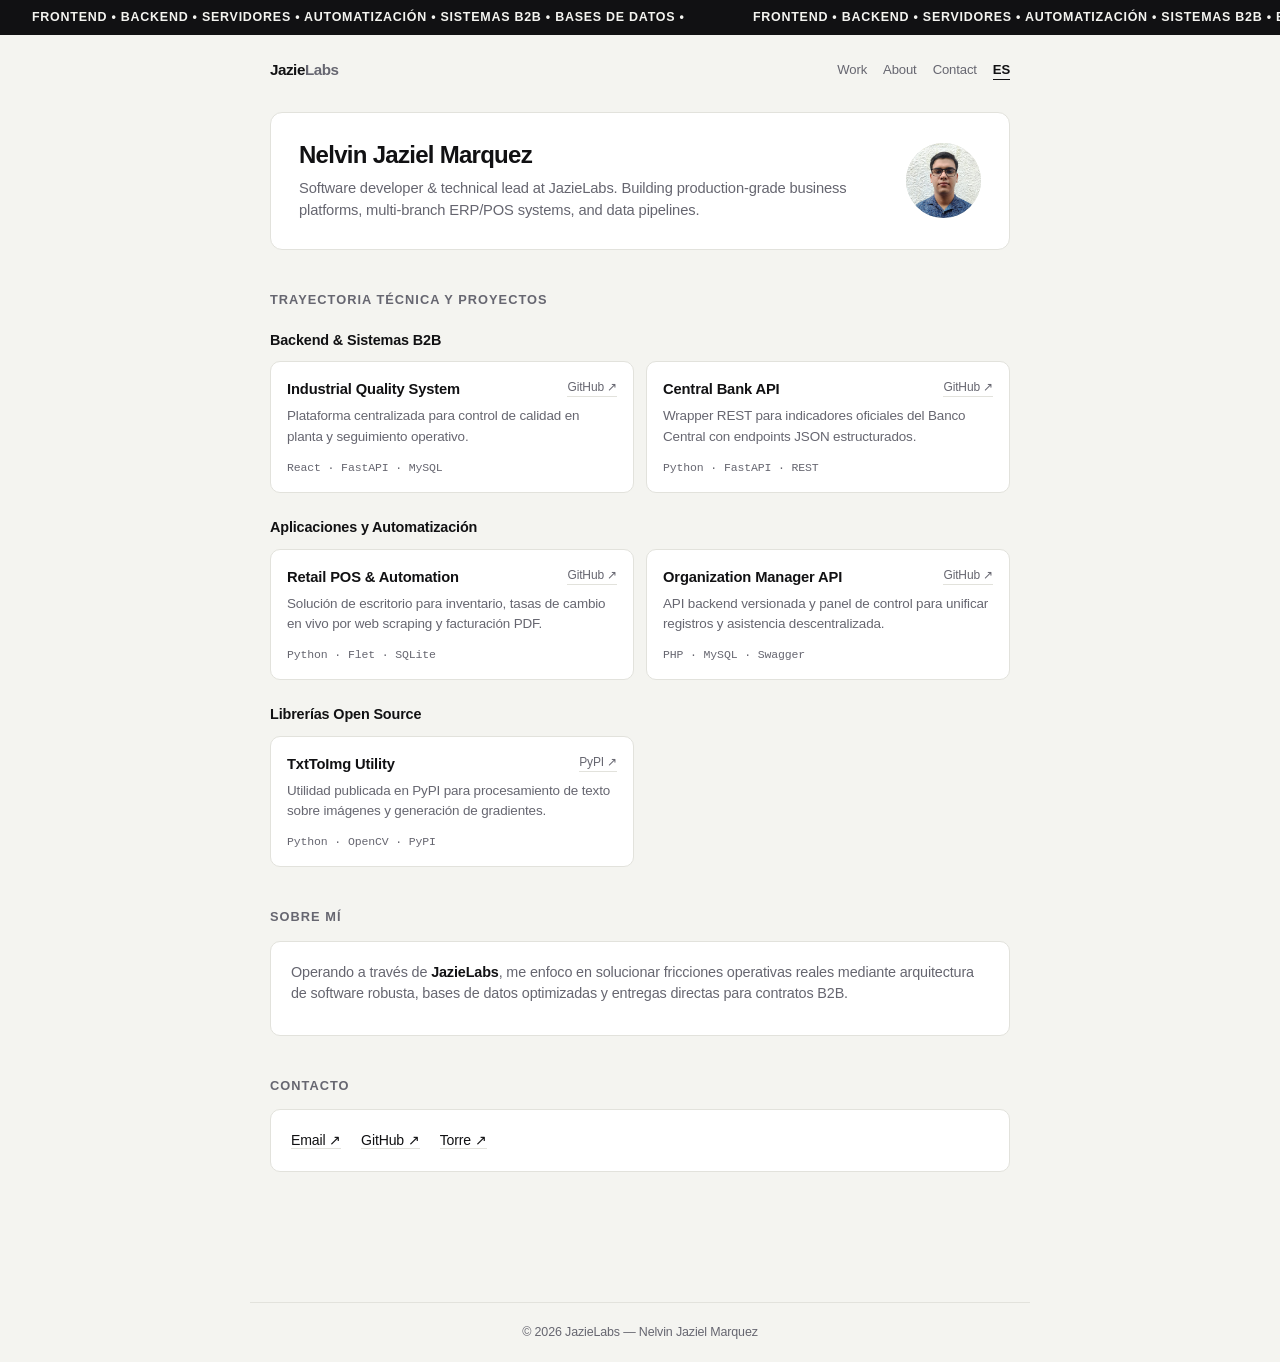
==== commit 5a62950f: "Add files via upload" ====
--- a/index.html
+++ b/index.html
@@ -39,7 +39,7 @@
         <h1>Nelvin Jaziel Marquez</h1>
         <p>Software developer &amp; technical lead at JazieLabs. Building production-grade business platforms, multi-branch ERP/POS systems, and data pipelines.</p>
       </div>
-      <div class="hero-avatar">NJ</div>
+      <img src="foto.jpg" alt="Nelvin Jaziel Marquez" class="hero-avatar">
     </div>
 
     <!-- Sección de Proyectos Categorizados con redirecciones activas -->
--- a/styles.css
+++ b/styles.css
@@ -255,4 +255,196 @@
   color: var(--text-muted);
   font-size: 0.78rem;
   border-top: 1px solid var(--border);
+}
+
+/* ---------- Spanish portfolio layout ---------- */
+.navbar {
+  max-width: var(--maxw);
+  margin: 0 auto;
+  padding: 24px 20px 0;
+  display: flex;
+  align-items: center;
+  justify-content: space-between;
+}
+
+.navbar nav {
+  display: flex;
+  align-items: center;
+  gap: 16px;
+  font-size: 0.82rem;
+}
+
+.navbar nav a {
+  border: none;
+  color: var(--text-muted);
+}
+
+.navbar nav a:hover { color: var(--text-main); }
+.navbar .lang-switch { color: var(--text-main); font-weight: 700; }
+
+header.hero {
+  max-width: var(--maxw);
+  margin: 30px auto 0;
+  padding: 28px;
+  display: block;
+  text-align: center;
+}
+
+header.hero h1 {
+  margin-bottom: 8px;
+  font-size: clamp(1.75rem, 7vw, 2.35rem);
+}
+
+.profile-photo {
+  width: 110px;
+  height: 110px;
+  margin: 0 auto 16px;
+  display: block;
+  border-radius: 50%;
+  object-fit: cover;
+  object-position: center 18%;
+  border: 3px solid var(--card-bg);
+  outline: 1px solid var(--border);
+}
+
+.hero-avatar {
+  object-fit: cover;
+  object-position: center 18%;
+}
+
+header.hero .subtitle {
+  color: var(--text-main);
+  font-size: 1rem;
+  font-weight: 600;
+}
+
+header.hero .brand-note {
+  margin-top: 4px;
+  font-size: 0.88rem;
+}
+
+.pill {
+  display: inline-block;
+  margin-top: 14px;
+  padding: 6px 10px;
+  border: 1px solid var(--border);
+  border-radius: 999px;
+  color: var(--text-muted);
+  font-size: 0.78rem;
+  background: var(--bg);
+}
+
+main section h2 {
+  margin-bottom: 12px;
+  font-size: 1.15rem;
+  letter-spacing: -0.02em;
+}
+
+main section h3 {
+  margin: 20px 0 10px;
+  font-size: 0.95rem;
+}
+
+main section p {
+  margin-bottom: 10px;
+  color: var(--text-muted);
+}
+
+main section strong { color: var(--text-main); }
+
+.skills-grid {
+  display: grid;
+  grid-template-columns: repeat(3, 1fr);
+  gap: 12px;
+}
+
+.skill-group {
+  padding: 16px;
+  border: 1px solid var(--border);
+  border-radius: 10px;
+  background: var(--card-bg);
+}
+
+.skill-group h4 {
+  margin-bottom: 8px;
+  font-size: 0.88rem;
+}
+
+.skill-group ul,
+.highlights,
+.contact-list {
+  margin-left: 18px;
+}
+
+.skill-group li,
+.highlights li,
+.contact-list li {
+  margin-bottom: 4px;
+  color: var(--text-muted);
+}
+
+.section-intro { margin-bottom: 12px; }
+
+.projects-grid {
+  display: grid;
+  grid-template-columns: repeat(2, minmax(0, 1fr));
+  gap: 12px;
+}
+
+.project-card {
+  min-width: 0;
+  padding: 16px;
+  border: 1px solid var(--border);
+  border-radius: 10px;
+  background: var(--card-bg);
+  transition: border-color 0.15s ease;
+}
+
+.project-card:hover { border-color: #b0b0ba; }
+.project-card h3 { margin: 0 0 8px; }
+.project-card .card-lead,
+.project-card .card-outcome {
+  font-size: 0.84rem;
+}
+.project-card .card-outcome { margin-bottom: 12px; }
+
+.project-card > a {
+  display: inline-block;
+  margin-top: 12px;
+  font-size: 0.78rem;
+}
+
+.tags {
+  display: flex;
+  flex-wrap: wrap;
+  gap: 6px;
+}
+
+.tags span {
+  padding: 3px 7px;
+  border-radius: 999px;
+  background: var(--bg);
+  color: var(--text-muted);
+  font: 600 0.68rem ui-monospace, SFMono-Regular, Menlo, monospace;
+}
+
+.contact-list {
+  margin-top: 8px;
+}
+
+code {
+  padding: 2px 5px;
+  border-radius: 4px;
+  background: var(--bg);
+  font-family: ui-monospace, SFMono-Regular, Menlo, monospace;
+  font-size: 0.85em;
+}
+
+@media (max-width: 650px) {
+  .navbar { align-items: flex-start; }
+  .profile-photo { width: 96px; height: 96px; }
+  .navbar nav { gap: 10px; flex-wrap: wrap; justify-content: flex-end; }
+  header.hero { margin-top: 20px; }
+  .skills-grid { grid-template-columns: 1fr; }
+  .projects-grid { grid-template-columns: 1fr; }
 }
